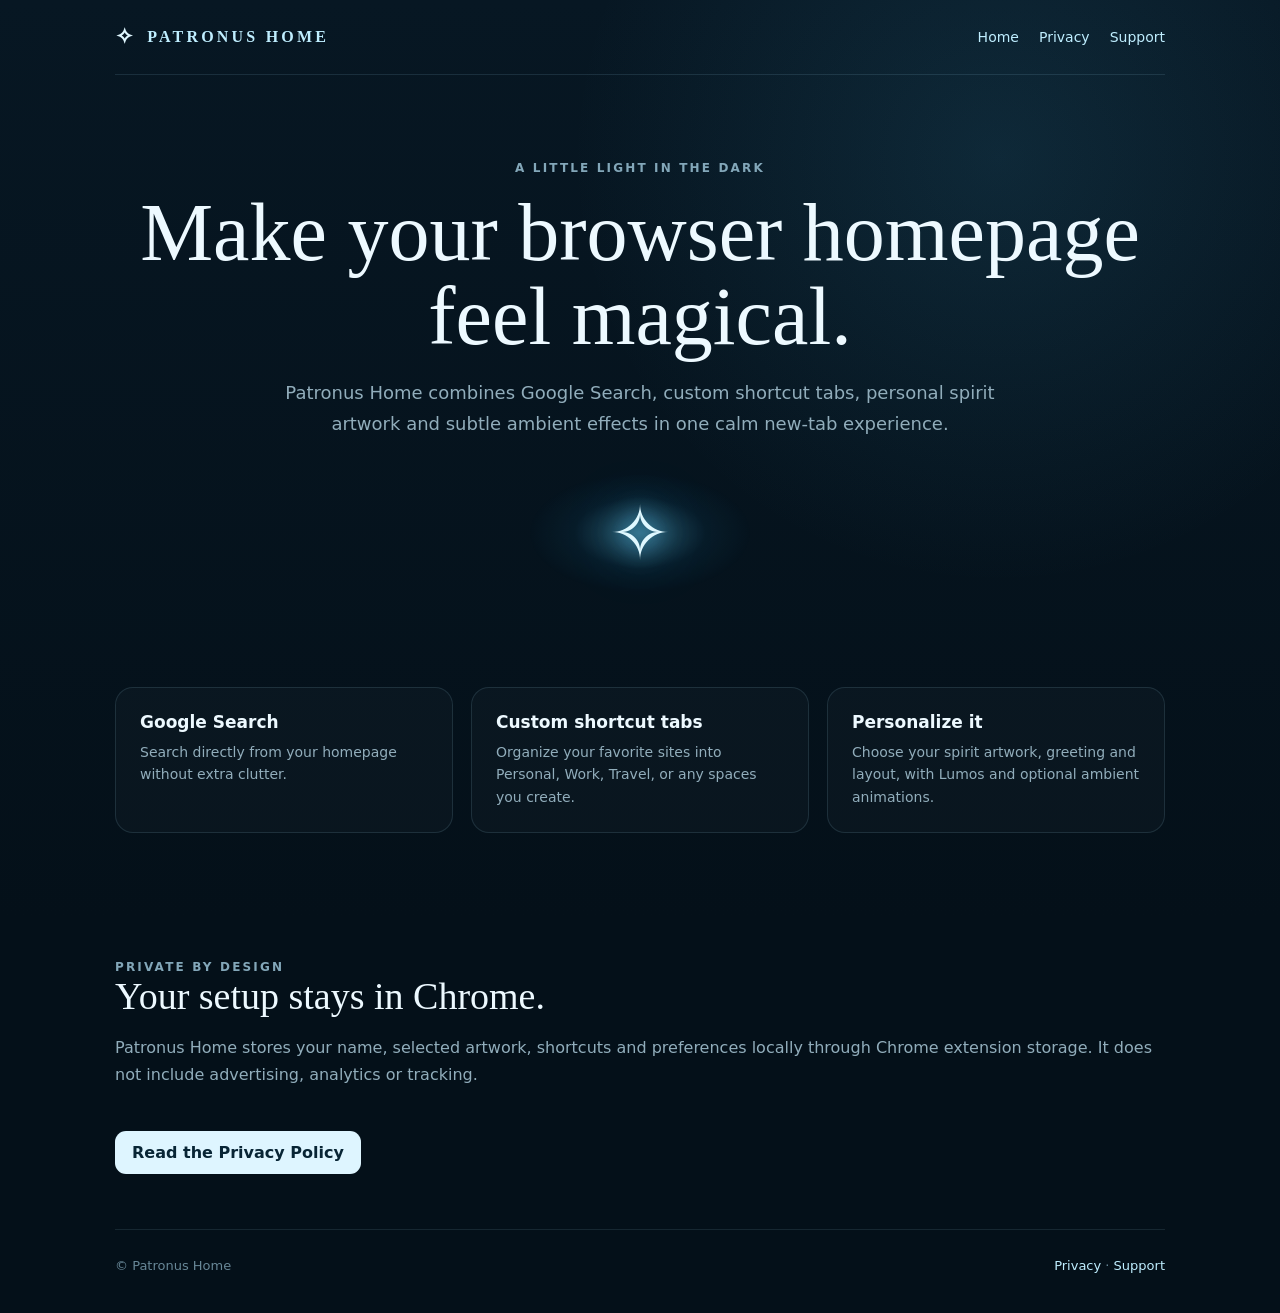
==== index.html @ e00c8121 "Add files via upload" ====
<!doctype html>
<html lang="en">
<head>
<meta charset="utf-8">
<meta name="viewport" content="width=device-width,initial-scale=1">
<meta name="description" content="Patronus Home — a magical browser homepage with Google search, custom shortcut tabs, selectable spirit artwork, Lumos, and ambient animations.">
<title>Patronus Home</title>
<link rel="stylesheet" href="style.css">
</head>
<body>
<div class="wrap">
<header>
  <a class="brand" href="index.html"><span class="spark">✧</span>PATRONUS HOME</a>
  <nav><a href="index.html">Home</a><a href="privacy.html">Privacy</a><a href="support.html">Support</a></nav>
</header>

<section class="hero">
  <div class="eyebrow">A LITTLE LIGHT IN THE DARK</div>
  <h1>Make your browser homepage feel magical.</h1>
  <p>Patronus Home combines Google Search, custom shortcut tabs, personal spirit artwork and subtle ambient effects in one calm new-tab experience.</p>
  <div class="hero-art" aria-hidden="true"></div>
</section>

<section class="grid">
  <article class="card"><h3>Google Search</h3><p>Search directly from your homepage without extra clutter.</p></article>
  <article class="card"><h3>Custom shortcut tabs</h3><p>Organize your favorite sites into Personal, Work, Travel, or any spaces you create.</p></article>
  <article class="card"><h3>Personalize it</h3><p>Choose your spirit artwork, greeting and layout, with Lumos and optional ambient animations.</p></article>
</section>

<section class="section">
  <div class="eyebrow">PRIVATE BY DESIGN</div>
  <h2>Your setup stays in Chrome.</h2>
  <p>Patronus Home stores your name, selected artwork, shortcuts and preferences locally through Chrome extension storage. It does not include advertising, analytics or tracking.</p>
  <a class="btn" href="privacy.html">Read the Privacy Policy</a>
</section>

<footer>
  <span>© Patronus Home</span>
  <span><a href="privacy.html">Privacy</a> · <a href="support.html">Support</a></span>
</footer>
</div>
</body>
</html>
---- style.css ----
:root{
  --bg:#06121d;
  --panel:#0b2131;
  --panel2:#0d293c;
  --text:#edf9ff;
  --muted:#91adbb;
  --line:#1c465f;
  --accent:#bfeeff;
}
*{box-sizing:border-box}
html{scroll-behavior:smooth}
body{
  margin:0;
  font-family:Inter,ui-sans-serif,system-ui,-apple-system,BlinkMacSystemFont,"Segoe UI",sans-serif;
  background:
    radial-gradient(circle at 78% 12%,rgba(71,177,220,.12),transparent 28%),
    linear-gradient(180deg,#071723,#041019 70%);
  color:var(--text);
  min-height:100vh;
}
a{color:var(--accent);text-decoration:none}
a:hover{text-decoration:underline}
.wrap{width:min(1050px,calc(100% - 36px));margin:auto}
header{
  display:flex;align-items:center;justify-content:space-between;
  padding:24px 0;border-bottom:1px solid rgba(164,222,245,.12)
}
.brand{display:flex;align-items:center;gap:11px;font-family:Georgia,serif;letter-spacing:.2em;font-weight:700}
.spark{font-size:22px;color:#dff7ff}
nav{display:flex;gap:20px;font-size:14px}
.hero{padding:86px 0 70px;text-align:center}
.eyebrow{font-size:12px;letter-spacing:.18em;color:#83a7b9;font-weight:800}
h1,h2{font-family:Georgia,serif;font-weight:500}
h1{font-size:clamp(44px,7vw,82px);line-height:1.03;margin:16px 0 18px}
.hero p{max-width:720px;margin:0 auto;color:var(--muted);font-size:18px;line-height:1.7}
.hero-art{
  width:220px;height:120px;margin:34px auto 8px;
  border-radius:50%;
  background:radial-gradient(ellipse,rgba(107,217,255,.32),rgba(36,137,185,.08) 42%,transparent 72%);
  filter:blur(.2px);
  position:relative;
}
.hero-art:before{
  content:"✧";
  position:absolute;inset:0;display:grid;place-items:center;
  font-size:74px;color:#dff8ff;text-shadow:0 0 24px #63cffa,0 0 54px #238ec4;
}
.grid{
  display:grid;grid-template-columns:repeat(3,1fr);gap:18px;margin:16px 0 72px
}
.card{
  border:1px solid rgba(164,222,245,.13);
  border-radius:18px;padding:24px;background:rgba(255,255,255,.025)
}
.card h3{margin:0 0 9px;font-size:17px}
.card p{margin:0;color:var(--muted);line-height:1.6;font-size:14px}
.section{padding:55px 0}
.section h2{font-size:38px;margin:0 0 14px}
.section>p{color:var(--muted);line-height:1.7}
.doc{
  width:min(860px,calc(100% - 36px));margin:55px auto;
  border:1px solid rgba(164,222,245,.14);border-radius:20px;
  background:rgba(8,27,41,.86);padding:38px
}
.doc h1{font-size:44px;margin-top:0}
.doc h2{font-size:26px;margin-top:34px}
.doc p,.doc li{color:#a8c1cd;line-height:1.75}
.callout{
  padding:17px 19px;border:1px solid rgba(164,222,245,.15);
  background:rgba(113,207,244,.05);border-radius:13px;color:#cce8f3
}
footer{
  border-top:1px solid rgba(164,222,245,.11);padding:28px 0 40px;
  color:#688797;font-size:13px;display:flex;justify-content:space-between;gap:16px;flex-wrap:wrap
}
.btn{
  display:inline-flex;align-items:center;justify-content:center;
  margin-top:26px;padding:12px 17px;border-radius:11px;
  background:#def5ff;color:#082535;font-weight:800
}
@media(max-width:760px){
  nav{gap:12px;font-size:12px}
  .grid{grid-template-columns:1fr}
  .hero{padding-top:58px}
  .doc{padding:25px}
}
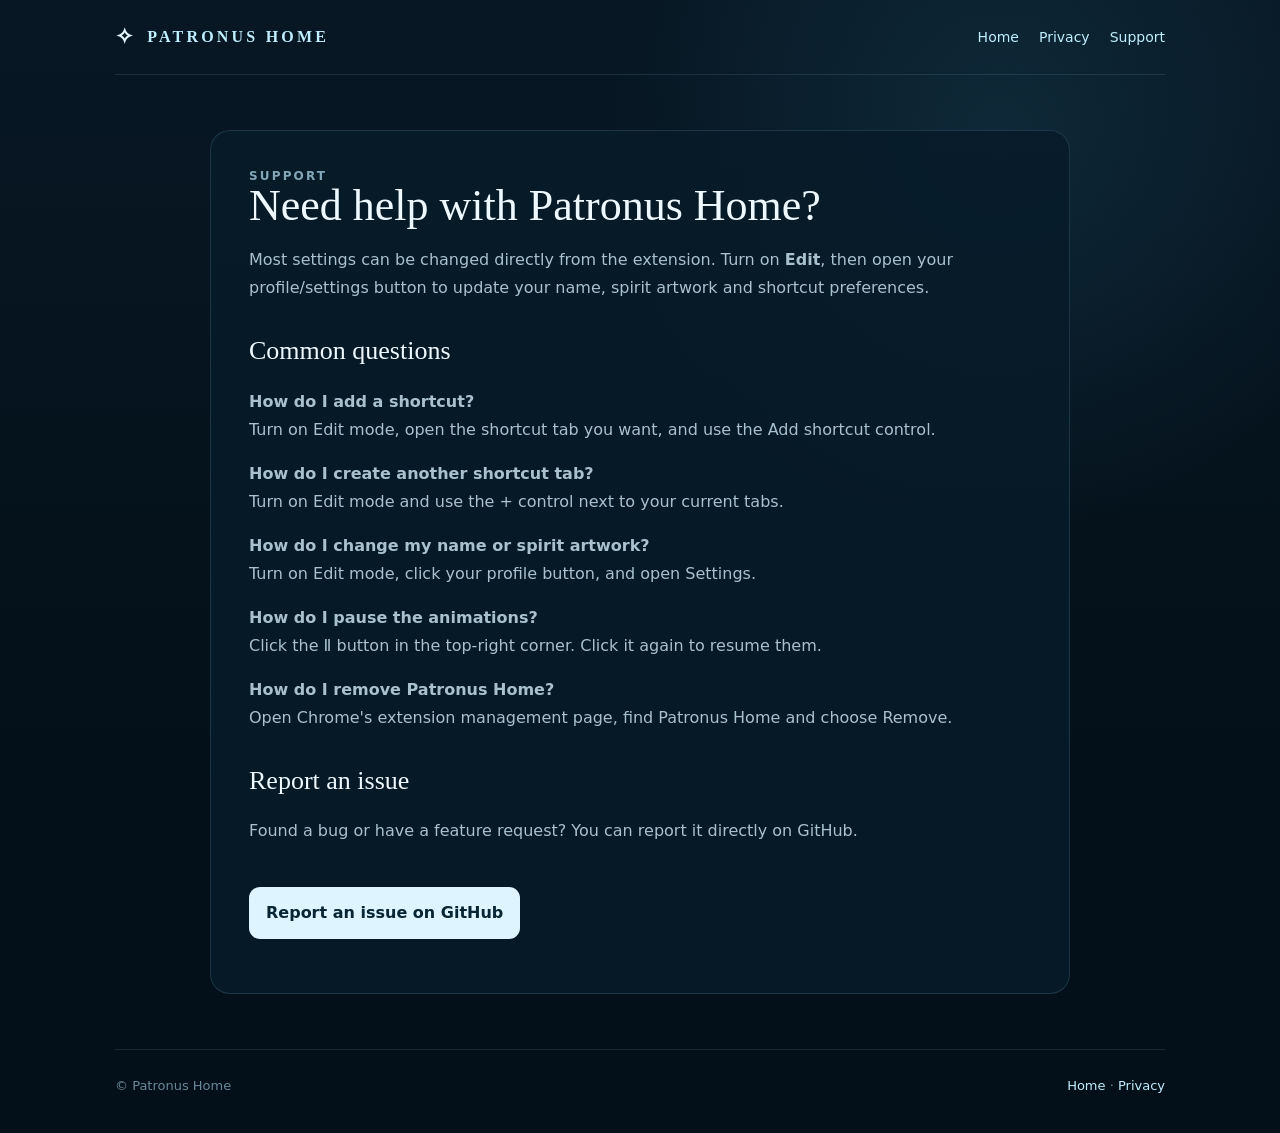
==== commit 35a1727e: "Revise title and add support section in index.html Updated the title to 'Support — Patronus Home' an" ====
--- a/index.html
+++ b/index.html
@@ -3,8 +3,7 @@
 <head>
 <meta charset="utf-8">
 <meta name="viewport" content="width=device-width,initial-scale=1">
-<meta name="description" content="Patronus Home — a magical browser homepage with Google search, custom shortcut tabs, selectable spirit artwork, Lumos, and ambient animations.">
-<title>Patronus Home</title>
+<title>Support — Patronus Home</title>
 <link rel="stylesheet" href="style.css">
 </head>
 <body>
@@ -13,30 +12,34 @@
   <a class="brand" href="index.html"><span class="spark">✧</span>PATRONUS HOME</a>
   <nav><a href="index.html">Home</a><a href="privacy.html">Privacy</a><a href="support.html">Support</a></nav>
 </header>
+</div>
 
-<section class="hero">
-  <div class="eyebrow">A LITTLE LIGHT IN THE DARK</div>
-  <h1>Make your browser homepage feel magical.</h1>
-  <p>Patronus Home combines Google Search, custom shortcut tabs, personal spirit artwork and subtle ambient effects in one calm new-tab experience.</p>
-  <div class="hero-art" aria-hidden="true"></div>
-</section>
+<main class="doc">
+  <div class="eyebrow">SUPPORT</div>
+  <h1>Need help with Patronus Home?</h1>
+  <p>Most settings can be changed directly from the extension. Turn on <strong>Edit</strong>, then open your profile/settings button to update your name, spirit artwork and shortcut preferences.</p>
 
-<section class="grid">
-  <article class="card"><h3>Google Search</h3><p>Search directly from your homepage without extra clutter.</p></article>
-  <article class="card"><h3>Custom shortcut tabs</h3><p>Organize your favorite sites into Personal, Work, Travel, or any spaces you create.</p></article>
-  <article class="card"><h3>Personalize it</h3><p>Choose your spirit artwork, greeting and layout, with Lumos and optional ambient animations.</p></article>
-</section>
+  <h2>Common questions</h2>
+  <p><strong>How do I add a shortcut?</strong><br>Turn on Edit mode, open the shortcut tab you want, and use the Add shortcut control.</p>
 
-<section class="section">
-  <div class="eyebrow">PRIVATE BY DESIGN</div>
-  <h2>Your setup stays in Chrome.</h2>
-  <p>Patronus Home stores your name, selected artwork, shortcuts and preferences locally through Chrome extension storage. It does not include advertising, analytics or tracking.</p>
-  <a class="btn" href="privacy.html">Read the Privacy Policy</a>
-</section>
+  <p><strong>How do I create another shortcut tab?</strong><br>Turn on Edit mode and use the + control next to your current tabs.</p>
 
+  <p><strong>How do I change my name or spirit artwork?</strong><br>Turn on Edit mode, click your profile button, and open Settings.</p>
+
+  <p><strong>How do I pause the animations?</strong><br>Click the Ⅱ button in the top-right corner. Click it again to resume them.</p>
+
+  <p><strong>How do I remove Patronus Home?</strong><br>Open Chrome's extension management page, find Patronus Home and choose Remove.</p>
+
+  <h2>Report an issue</h2>
+  <p>Found a bug or have a feature request? You can report it directly on GitHub.</p>
+
+  <p><a class="btn" href="https://github.com/cherrydevstudios/patronus-home/issues" target="_blank" rel="noopener noreferrer">Report an issue on GitHub</a></p>
+</main>
+
+<div class="wrap">
 <footer>
   <span>© Patronus Home</span>
-  <span><a href="privacy.html">Privacy</a> · <a href="support.html">Support</a></span>
+  <span><a href="index.html">Home</a> · <a href="privacy.html">Privacy</a></span>
 </footer>
 </div>
 </body>
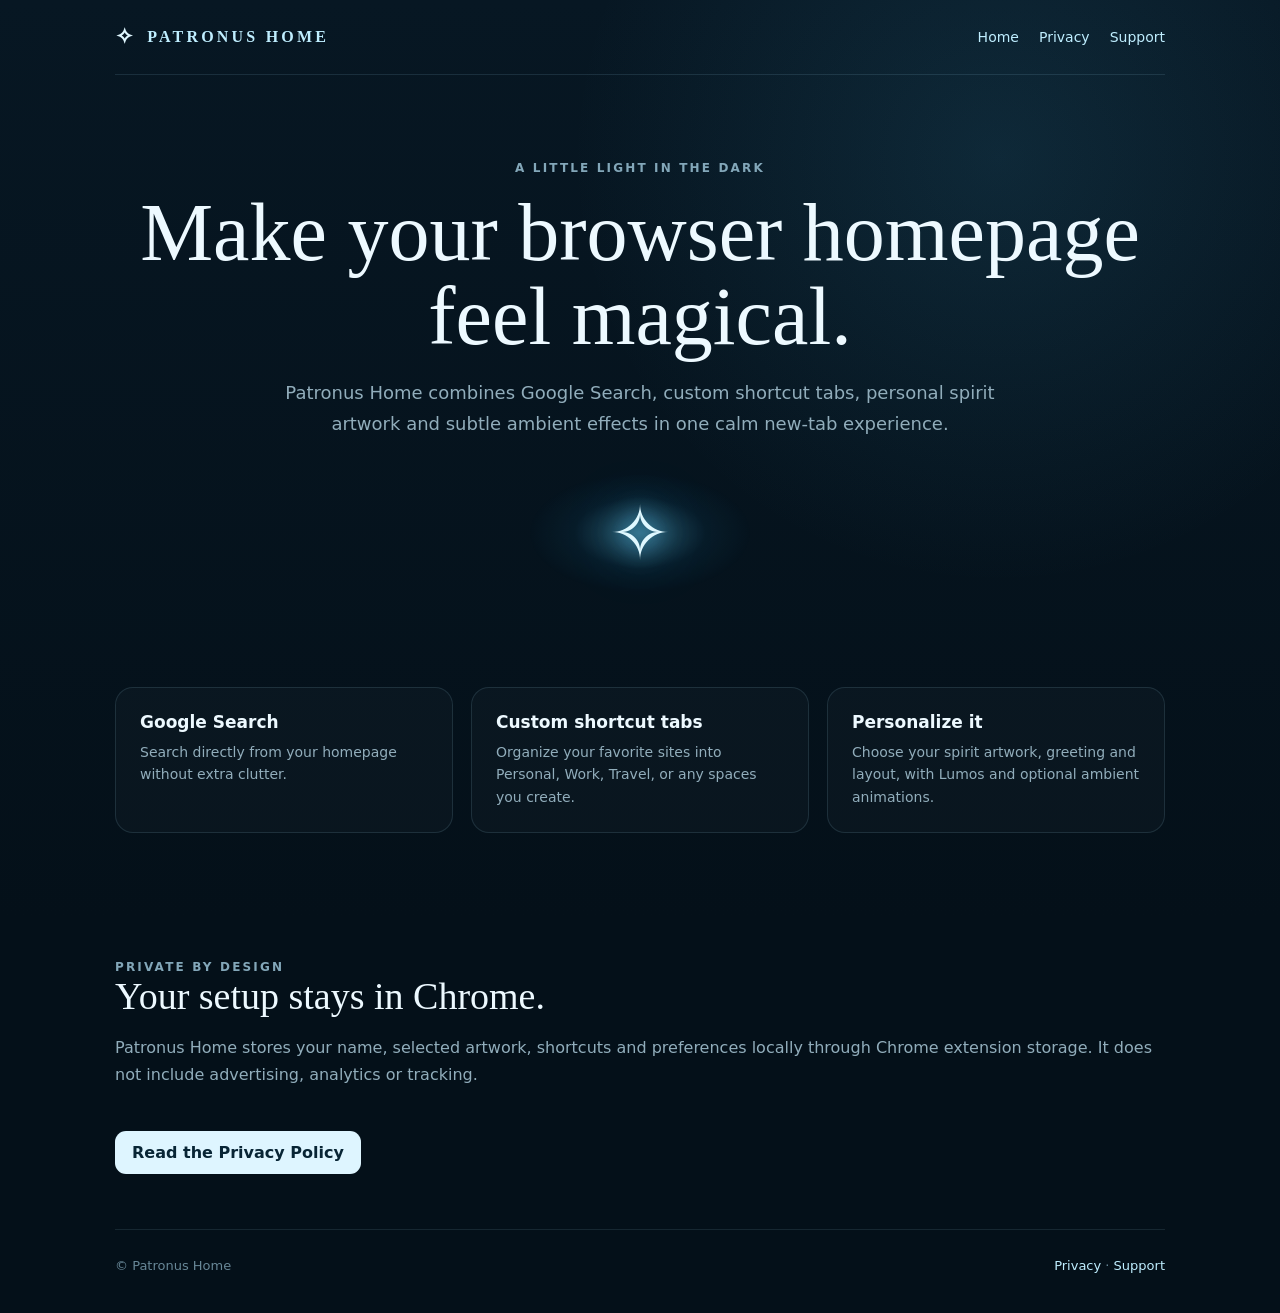
==== commit 5884a98f: "Revise index.html for SEO and content structure Updated the title and meta description for better SE" ====
--- a/index.html
+++ b/index.html
@@ -3,7 +3,8 @@
 <head>
 <meta charset="utf-8">
 <meta name="viewport" content="width=device-width,initial-scale=1">
-<title>Support — Patronus Home</title>
+<meta name="description" content="Patronus Home — a magical browser homepage with Google search, custom shortcut tabs, selectable spirit artwork, Lumos, and ambient animations.">
+<title>Patronus Home</title>
 <link rel="stylesheet" href="style.css">
 </head>
 <body>
@@ -12,34 +13,30 @@
   <a class="brand" href="index.html"><span class="spark">✧</span>PATRONUS HOME</a>
   <nav><a href="index.html">Home</a><a href="privacy.html">Privacy</a><a href="support.html">Support</a></nav>
 </header>
-</div>
 
-<main class="doc">
-  <div class="eyebrow">SUPPORT</div>
-  <h1>Need help with Patronus Home?</h1>
-  <p>Most settings can be changed directly from the extension. Turn on <strong>Edit</strong>, then open your profile/settings button to update your name, spirit artwork and shortcut preferences.</p>
+<section class="hero">
+  <div class="eyebrow">A LITTLE LIGHT IN THE DARK</div>
+  <h1>Make your browser homepage feel magical.</h1>
+  <p>Patronus Home combines Google Search, custom shortcut tabs, personal spirit artwork and subtle ambient effects in one calm new-tab experience.</p>
+  <div class="hero-art" aria-hidden="true"></div>
+</section>
 
-  <h2>Common questions</h2>
-  <p><strong>How do I add a shortcut?</strong><br>Turn on Edit mode, open the shortcut tab you want, and use the Add shortcut control.</p>
+<section class="grid">
+  <article class="card"><h3>Google Search</h3><p>Search directly from your homepage without extra clutter.</p></article>
+  <article class="card"><h3>Custom shortcut tabs</h3><p>Organize your favorite sites into Personal, Work, Travel, or any spaces you create.</p></article>
+  <article class="card"><h3>Personalize it</h3><p>Choose your spirit artwork, greeting and layout, with Lumos and optional ambient animations.</p></article>
+</section>
 
-  <p><strong>How do I create another shortcut tab?</strong><br>Turn on Edit mode and use the + control next to your current tabs.</p>
+<section class="section">
+  <div class="eyebrow">PRIVATE BY DESIGN</div>
+  <h2>Your setup stays in Chrome.</h2>
+  <p>Patronus Home stores your name, selected artwork, shortcuts and preferences locally through Chrome extension storage. It does not include advertising, analytics or tracking.</p>
+  <a class="btn" href="privacy.html">Read the Privacy Policy</a>
+</section>
 
-  <p><strong>How do I change my name or spirit artwork?</strong><br>Turn on Edit mode, click your profile button, and open Settings.</p>
-
-  <p><strong>How do I pause the animations?</strong><br>Click the Ⅱ button in the top-right corner. Click it again to resume them.</p>
-
-  <p><strong>How do I remove Patronus Home?</strong><br>Open Chrome's extension management page, find Patronus Home and choose Remove.</p>
-
-  <h2>Report an issue</h2>
-  <p>Found a bug or have a feature request? You can report it directly on GitHub.</p>
-
-  <p><a class="btn" href="https://github.com/cherrydevstudios/patronus-home/issues" target="_blank" rel="noopener noreferrer">Report an issue on GitHub</a></p>
-</main>
-
-<div class="wrap">
 <footer>
   <span>© Patronus Home</span>
-  <span><a href="index.html">Home</a> · <a href="privacy.html">Privacy</a></span>
+  <span><a href="privacy.html">Privacy</a> · <a href="support.html">Support</a></span>
 </footer>
 </div>
 </body>
